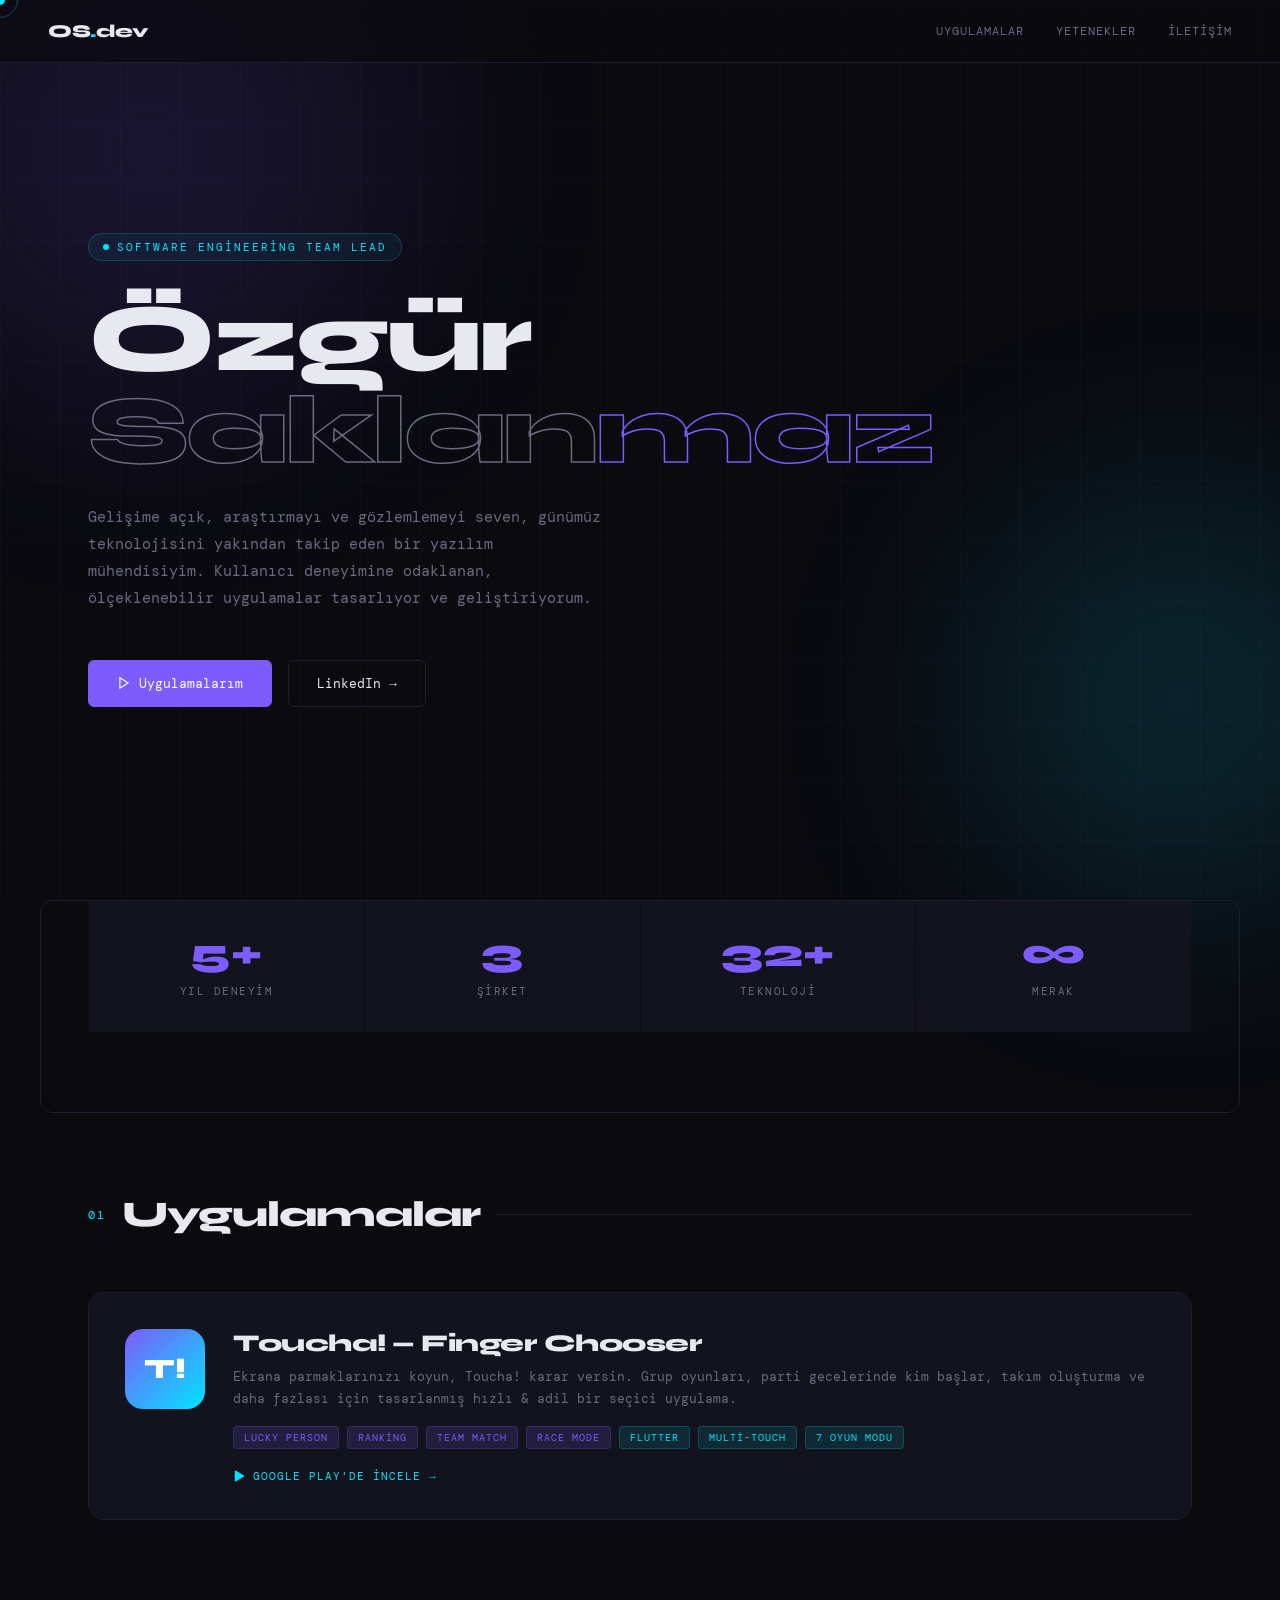
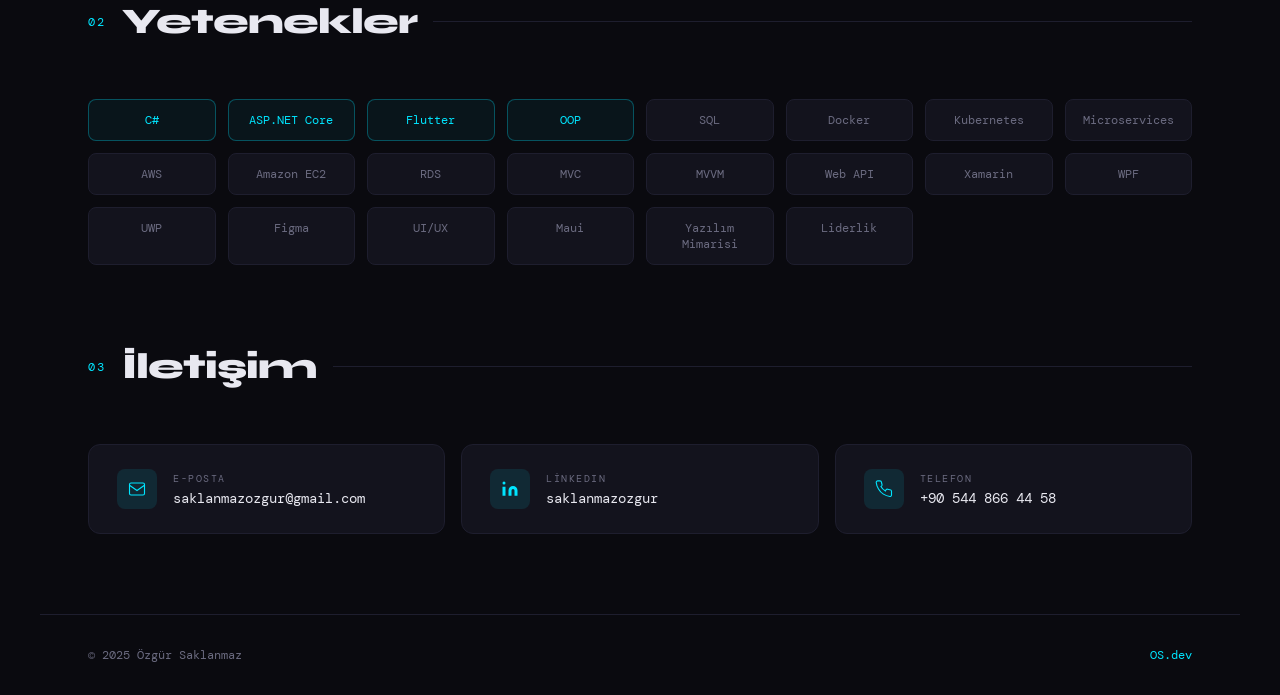
==== index.html @ 80fc0958 "Add portfolio landing page (index.html) Add a single-file static portfolio landing page for Özgür Sa" ====
<!DOCTYPE html>
<html lang="tr">
<head>
<meta charset="UTF-8">
<meta name="viewport" content="width=device-width, initial-scale=1.0">
<title>Özgür Saklanmaz — Software Engineer</title>
<link rel="preconnect" href="https://fonts.googleapis.com">
<link href="https://fonts.googleapis.com/css2?family=Syne:wght@400;700;800&family=DM+Mono:wght@300;400&display=swap" rel="stylesheet">
<style>
  :root {
    --bg: #0a0a0f;
    --surface: #111118;
    --border: #1e1e2e;
    --accent: #7c5cfc;
    --accent2: #00e5ff;
    --text: #e8e8f0;
    --muted: #6b6b80;
    --card: #13131d;
  }

  * { margin: 0; padding: 0; box-sizing: border-box; }

  html { scroll-behavior: smooth; }

  body {
    background: var(--bg);
    color: var(--text);
    font-family: 'DM Mono', monospace;
    overflow-x: hidden;
    cursor: none;
  }

  /* Custom cursor */
  .cursor {
    width: 10px; height: 10px;
    background: var(--accent2);
    border-radius: 50%;
    position: fixed;
    pointer-events: none;
    z-index: 9999;
    transition: transform 0.1s ease;
    mix-blend-mode: screen;
  }
  .cursor-ring {
    width: 36px; height: 36px;
    border: 1px solid rgba(0,229,255,0.3);
    border-radius: 50%;
    position: fixed;
    pointer-events: none;
    z-index: 9998;
    transition: all 0.15s ease;
  }

  /* Grid bg */
  body::before {
    content: '';
    position: fixed;
    inset: 0;
    background-image:
      linear-gradient(rgba(124,92,252,0.04) 1px, transparent 1px),
      linear-gradient(90deg, rgba(124,92,252,0.04) 1px, transparent 1px);
    background-size: 60px 60px;
    pointer-events: none;
    z-index: 0;
  }

  /* Glow orbs */
  .orb {
    position: fixed;
    border-radius: 50%;
    filter: blur(120px);
    pointer-events: none;
    z-index: 0;
    opacity: 0.15;
  }
  .orb1 { width: 500px; height: 500px; background: var(--accent); top: -100px; left: -100px; }
  .orb2 { width: 400px; height: 400px; background: var(--accent2); bottom: 0; right: -100px; }

  section, header, footer { position: relative; z-index: 1; }

  /* NAV */
  nav {
    position: fixed; top: 0; left: 0; right: 0;
    padding: 20px 48px;
    display: flex; justify-content: space-between; align-items: center;
    z-index: 100;
    backdrop-filter: blur(20px);
    background: rgba(10,10,15,0.7);
    border-bottom: 1px solid var(--border);
  }
  .nav-logo {
    font-family: 'Syne', sans-serif;
    font-size: 18px;
    font-weight: 800;
    letter-spacing: -0.5px;
  }
  .nav-logo span { color: var(--accent2); }
  .nav-links { display: flex; gap: 32px; }
  .nav-links a {
    color: var(--muted);
    text-decoration: none;
    font-size: 12px;
    letter-spacing: 1px;
    text-transform: uppercase;
    transition: color 0.2s;
  }
  .nav-links a:hover { color: var(--accent2); }

  /* HERO */
  .hero {
    min-height: 100vh;
    display: flex;
    align-items: center;
    padding: 120px 48px 80px;
    max-width: 1200px;
    margin: 0 auto;
  }
  .hero-inner { max-width: 820px; }
  .hero-tag {
    display: inline-flex; align-items: center; gap: 8px;
    font-size: 11px; letter-spacing: 2px; text-transform: uppercase;
    color: var(--accent2); margin-bottom: 32px;
    border: 1px solid rgba(0,229,255,0.2);
    padding: 6px 14px; border-radius: 20px;
    background: rgba(0,229,255,0.05);
  }
  .hero-tag::before {
    content: '';
    width: 6px; height: 6px; border-radius: 50%;
    background: var(--accent2);
    animation: pulse 2s infinite;
  }
  @keyframes pulse {
    0%, 100% { opacity: 1; transform: scale(1); }
    50% { opacity: 0.4; transform: scale(0.8); }
  }
  .hero h1 {
    font-family: 'Syne', sans-serif;
    font-size: clamp(48px, 8vw, 96px);
    font-weight: 800;
    line-height: 0.95;
    letter-spacing: -3px;
    margin-bottom: 28px;
  }
  .hero h1 .line2 {
    display: block;
    -webkit-text-stroke: 1.5px var(--muted);
    color: transparent;
  }
  .hero h1 .line2 .highlight {
    -webkit-text-stroke: 1.5px var(--accent);
    color: transparent;
  }
  .hero-desc {
    font-size: 15px;
    line-height: 1.8;
    color: var(--muted);
    max-width: 520px;
    margin-bottom: 48px;
  }
  .hero-cta { display: flex; gap: 16px; flex-wrap: wrap; }
  .btn {
    display: inline-flex; align-items: center; gap: 8px;
    padding: 14px 28px;
    border-radius: 6px;
    font-family: 'DM Mono', monospace;
    font-size: 13px;
    text-decoration: none;
    transition: all 0.25s;
    cursor: none;
  }
  .btn-primary {
    background: var(--accent);
    color: #fff;
    border: 1px solid var(--accent);
  }
  .btn-primary:hover {
    background: transparent;
    color: var(--accent);
    transform: translateY(-2px);
    box-shadow: 0 8px 32px rgba(124,92,252,0.3);
  }
  .btn-outline {
    background: transparent;
    color: var(--text);
    border: 1px solid var(--border);
  }
  .btn-outline:hover {
    border-color: var(--accent2);
    color: var(--accent2);
    transform: translateY(-2px);
  }

  /* STATS row */
  .stats {
    padding: 0 48px 80px;
    max-width: 1200px;
    margin: 0 auto;
    display: grid;
    grid-template-columns: repeat(auto-fit, minmax(160px, 1fr));
    gap: 1px;
    border: 1px solid var(--border);
    border-radius: 12px;
    overflow: hidden;
  }
  .stat {
    padding: 32px 28px;
    background: var(--card);
    text-align: center;
    transition: background 0.2s;
  }
  .stat:hover { background: var(--surface); }
  .stat-num {
    font-family: 'Syne', sans-serif;
    font-size: 40px;
    font-weight: 800;
    color: var(--accent);
    display: block;
    line-height: 1;
    margin-bottom: 6px;
  }
  .stat-label { font-size: 11px; letter-spacing: 1.5px; text-transform: uppercase; color: var(--muted); }

  /* SECTION titles */
  .section-wrap { max-width: 1200px; margin: 0 auto; padding: 80px 48px; }
  .sec-header {
    display: flex; align-items: center; gap: 16px;
    margin-bottom: 56px;
  }
  .sec-num { font-size: 12px; color: var(--accent2); letter-spacing: 2px; }
  .sec-title {
    font-family: 'Syne', sans-serif;
    font-size: 36px;
    font-weight: 800;
    letter-spacing: -1px;
  }
  .sec-line { flex: 1; height: 1px; background: var(--border); }

  /* APPS */
  .app-grid { display: grid; gap: 24px; }
  .app-card {
    display: grid;
    grid-template-columns: auto 1fr;
    gap: 28px;
    padding: 36px;
    background: var(--card);
    border: 1px solid var(--border);
    border-radius: 16px;
    transition: all 0.3s;
    text-decoration: none;
    color: inherit;
    cursor: none;
    position: relative;
    overflow: hidden;
  }
  .app-card::before {
    content: '';
    position: absolute;
    inset: 0;
    background: linear-gradient(135deg, rgba(124,92,252,0.08), transparent);
    opacity: 0;
    transition: opacity 0.3s;
  }
  .app-card:hover { border-color: rgba(124,92,252,0.4); transform: translateY(-4px); box-shadow: 0 20px 60px rgba(0,0,0,0.3); }
  .app-card:hover::before { opacity: 1; }
  .app-icon {
    width: 80px; height: 80px;
    border-radius: 18px;
    object-fit: cover;
    flex-shrink: 0;
  }
  .app-icon-placeholder {
    width: 80px; height: 80px;
    border-radius: 18px;
    background: linear-gradient(135deg, var(--accent), var(--accent2));
    display: flex; align-items: center; justify-content: center;
    font-family: 'Syne', sans-serif;
    font-size: 28px;
    font-weight: 800;
    color: #fff;
  }
  .app-content { display: flex; flex-direction: column; justify-content: center; }
  .app-name {
    font-family: 'Syne', sans-serif;
    font-size: 24px;
    font-weight: 800;
    margin-bottom: 8px;
    letter-spacing: -0.5px;
  }
  .app-tagline {
    font-size: 13px;
    color: var(--muted);
    margin-bottom: 16px;
    line-height: 1.7;
  }
  .app-modes {
    display: flex; flex-wrap: wrap; gap: 8px;
  }
  .tag {
    font-size: 10px;
    letter-spacing: 1px;
    text-transform: uppercase;
    padding: 4px 10px;
    border-radius: 4px;
    background: rgba(124,92,252,0.15);
    color: var(--accent);
    border: 1px solid rgba(124,92,252,0.2);
  }
  .tag.cyan {
    background: rgba(0,229,255,0.1);
    color: var(--accent2);
    border-color: rgba(0,229,255,0.2);
  }
  .play-badge {
    display: inline-flex; align-items: center; gap: 6px;
    margin-top: 20px;
    font-size: 11px;
    color: var(--accent2);
    letter-spacing: 1px;
    text-transform: uppercase;
  }
  .play-badge svg { width: 14px; height: 14px; fill: currentColor; }

  /* SKILLS */
  .skills-grid {
    display: grid;
    grid-template-columns: repeat(auto-fill, minmax(120px, 1fr));
    gap: 12px;
  }
  .skill-chip {
    padding: 12px 16px;
    background: var(--card);
    border: 1px solid var(--border);
    border-radius: 8px;
    font-size: 12px;
    text-align: center;
    color: var(--muted);
    transition: all 0.2s;
  }
  .skill-chip:hover {
    border-color: var(--accent);
    color: var(--accent);
    background: rgba(124,92,252,0.08);
    transform: translateY(-2px);
  }
  .skill-chip.featured {
    border-color: rgba(0,229,255,0.3);
    color: var(--accent2);
    background: rgba(0,229,255,0.05);
  }

  /* CONTACT */
  .contact-grid { display: grid; grid-template-columns: repeat(auto-fit, minmax(260px, 1fr)); gap: 16px; }
  .contact-card {
    display: flex; align-items: center; gap: 16px;
    padding: 24px 28px;
    background: var(--card);
    border: 1px solid var(--border);
    border-radius: 12px;
    text-decoration: none;
    color: inherit;
    transition: all 0.25s;
    cursor: none;
  }
  .contact-card:hover { border-color: var(--accent2); transform: translateX(4px); }
  .contact-icon {
    width: 40px; height: 40px;
    border-radius: 8px;
    background: rgba(0,229,255,0.1);
    display: flex; align-items: center; justify-content: center;
    color: var(--accent2);
    flex-shrink: 0;
  }
  .contact-icon svg { width: 18px; height: 18px; }
  .contact-label { font-size: 10px; letter-spacing: 1.5px; text-transform: uppercase; color: var(--muted); margin-bottom: 4px; }
  .contact-val { font-size: 14px; color: var(--text); }

  /* FOOTER */
  footer {
    border-top: 1px solid var(--border);
    padding: 32px 48px;
    max-width: 1200px;
    margin: 0 auto;
    display: flex;
    justify-content: space-between;
    align-items: center;
    font-size: 12px;
    color: var(--muted);
  }

  /* ANIMATIONS */
  .fade-up {
    opacity: 0;
    transform: translateY(30px);
    transition: opacity 0.7s ease, transform 0.7s ease;
  }
  .fade-up.visible {
    opacity: 1;
    transform: translateY(0);
  }

  @media (max-width: 768px) {
    nav { padding: 16px 24px; }
    .nav-links { display: none; }
    .hero { padding: 100px 24px 60px; }
    .stats, .section-wrap { padding-left: 24px; padding-right: 24px; }
    .app-card { grid-template-columns: 1fr; }
    footer { flex-direction: column; gap: 12px; text-align: center; }
  }
</style>
</head>
<body>

<div class="cursor" id="cursor"></div>
<div class="cursor-ring" id="cursorRing"></div>
<div class="orb orb1"></div>
<div class="orb orb2"></div>

<!-- NAV -->
<nav>
  <div class="nav-logo">OS<span>.</span>dev</div>
  <div class="nav-links">
    <a href="#apps">Uygulamalar</a>
    <a href="#skills">Yetenekler</a>
    <a href="#contact">İletişim</a>
  </div>
</nav>

<!-- HERO -->
<section class="hero">
  <div class="hero-inner">
    <div class="hero-tag">Software Engineering Team Lead</div>
    <h1>
      Özgür<br>
      <span class="line2">Saklan<span class="highlight">maz</span></span>
    </h1>
    <p class="hero-desc">
      Gelişime açık, araştırmayı ve gözlemlemeyi seven, günümüz teknolojisini yakından takip eden bir yazılım mühendisiyim. Kullanıcı deneyimine odaklanan, ölçeklenebilir uygulamalar tasarlıyor ve geliştiriyorum.
    </p>
    <div class="hero-cta">
      <a href="#apps" class="btn btn-primary">
        <svg width="14" height="14" viewBox="0 0 24 24" fill="none" stroke="currentColor" stroke-width="2"><polygon points="5 3 19 12 5 21 5 3"/></svg>
        Uygulamalarım
      </a>
      <a href="https://www.linkedin.com/in/saklanmazozgur/" target="_blank" class="btn btn-outline">LinkedIn →</a>
    </div>
  </div>
</section>

<!-- STATS -->
<div class="stats fade-up">
  <div class="stat">
    <span class="stat-num">5+</span>
    <span class="stat-label">Yıl Deneyim</span>
  </div>
  <div class="stat">
    <span class="stat-num">3</span>
    <span class="stat-label">Şirket</span>
  </div>
  <div class="stat">
    <span class="stat-num">32+</span>
    <span class="stat-label">Teknoloji</span>
  </div>
  <div class="stat">
    <span class="stat-num">∞</span>
    <span class="stat-label">Merak</span>
  </div>
</div>

<!-- APPS -->
<section id="apps" class="section-wrap">
  <div class="sec-header fade-up">
    <span class="sec-num">01</span>
    <h2 class="sec-title">Uygulamalar</h2>
    <div class="sec-line"></div>
  </div>

  <div class="app-grid">
    <a href="https://play.google.com/store/apps/details?id=com.osdevelop.touchaapp" target="_blank" class="app-card fade-up">
      <div class="app-icon-placeholder">T!</div>
      <div class="app-content">
        <div class="app-name">Toucha! — Finger Chooser</div>
        <div class="app-tagline">
          Ekrana parmaklarınızı koyun, Toucha! karar versin. Grup oyunları, parti gecelerinde kim başlar, takım oluşturma ve daha fazlası için tasarlanmış hızlı &amp; adil bir seçici uygulama.
        </div>
        <div class="app-modes">
          <span class="tag">Lucky Person</span>
          <span class="tag">Ranking</span>
          <span class="tag">Team Match</span>
          <span class="tag">Race Mode</span>
          <span class="tag cyan">Flutter</span>
          <span class="tag cyan">Multi-Touch</span>
          <span class="tag cyan">7 Oyun Modu</span>
        </div>
        <div class="play-badge">
          <svg viewBox="0 0 24 24"><path d="M3 20.5v-17c0-.83 1.01-1.3 1.7-.78l14 8.5c.63.38.63 1.28 0 1.66l-14 8.5c-.69.52-1.7.05-1.7-.78z"/></svg>
          Google Play'de İncele →
        </div>
      </div>
    </a>
  </div>
</section>

<!-- SKILLS -->
<section id="skills" class="section-wrap" style="padding-top:0">
  <div class="sec-header fade-up">
    <span class="sec-num">02</span>
    <h2 class="sec-title">Yetenekler</h2>
    <div class="sec-line"></div>
  </div>

  <div class="skills-grid fade-up">
    <div class="skill-chip featured">C#</div>
    <div class="skill-chip featured">ASP.NET Core</div>
    <div class="skill-chip featured">Flutter</div>
    <div class="skill-chip featured">OOP</div>
    <div class="skill-chip">SQL</div>
    <div class="skill-chip">Docker</div>
    <div class="skill-chip">Kubernetes</div>
    <div class="skill-chip">Microservices</div>
    <div class="skill-chip">AWS</div>
    <div class="skill-chip">Amazon EC2</div>
    <div class="skill-chip">RDS</div>
    <div class="skill-chip">MVC</div>
    <div class="skill-chip">MVVM</div>
    <div class="skill-chip">Web API</div>
    <div class="skill-chip">Xamarin</div>
    <div class="skill-chip">WPF</div>
    <div class="skill-chip">UWP</div>
    <div class="skill-chip">Figma</div>
    <div class="skill-chip">UI/UX</div>
    <div class="skill-chip">Maui</div>
    <div class="skill-chip">Yazılım Mimarisi</div>
    <div class="skill-chip">Liderlik</div>
  </div>
</section>

<!-- CONTACT -->
<section id="contact" class="section-wrap" style="padding-top:0">
  <div class="sec-header fade-up">
    <span class="sec-num">03</span>
    <h2 class="sec-title">İletişim</h2>
    <div class="sec-line"></div>
  </div>

  <div class="contact-grid fade-up">
    <a href="mailto:saklanmazozgur@gmail.com" class="contact-card">
      <div class="contact-icon">
        <svg viewBox="0 0 24 24" fill="none" stroke="currentColor" stroke-width="1.5"><rect x="2" y="4" width="20" height="16" rx="2"/><path d="m22 7-10 7L2 7"/></svg>
      </div>
      <div>
        <div class="contact-label">E-posta</div>
        <div class="contact-val">saklanmazozgur@gmail.com</div>
      </div>
    </a>

    <a href="https://www.linkedin.com/in/saklanmazozgur/" target="_blank" class="contact-card">
      <div class="contact-icon">
        <svg viewBox="0 0 24 24" fill="currentColor"><path d="M16 8a6 6 0 0 1 6 6v7h-4v-7a2 2 0 0 0-2-2 2 2 0 0 0-2 2v7h-4v-7a6 6 0 0 1 6-6zM2 9h4v12H2z"/><circle cx="4" cy="4" r="2"/></svg>
      </div>
      <div>
        <div class="contact-label">LinkedIn</div>
        <div class="contact-val">saklanmazozgur</div>
      </div>
    </a>

    <a href="tel:+905448664458" class="contact-card">
      <div class="contact-icon">
        <svg viewBox="0 0 24 24" fill="none" stroke="currentColor" stroke-width="1.5"><path d="M22 16.92v3a2 2 0 0 1-2.18 2 19.79 19.79 0 0 1-8.63-3.07A19.5 19.5 0 0 1 4.69 12a19.79 19.79 0 0 1-3.07-8.67A2 2 0 0 1 3.6 1.18h3a2 2 0 0 1 2 1.72 12.84 12.84 0 0 0 .7 2.81 2 2 0 0 1-.45 2.11L7.91 8.7a16 16 0 0 0 6 6l.94-1.94a2 2 0 0 1 2.12-.45 12.84 12.84 0 0 0 2.81.7A2 2 0 0 1 22 14.92v2z"/></svg>
      </div>
      <div>
        <div class="contact-label">Telefon</div>
        <div class="contact-val">+90 544 866 44 58</div>
      </div>
    </a>
  </div>
</section>

<footer>
  <span>© 2025 Özgür Saklanmaz</span>
  <span style="color: var(--accent2)">OS.dev</span>
</footer>

<script>
  // Custom cursor
  const cursor = document.getElementById('cursor');
  const ring = document.getElementById('cursorRing');
  let mx = 0, my = 0, rx = 0, ry = 0;
  document.addEventListener('mousemove', e => { mx = e.clientX; my = e.clientY; });
  function animateCursor() {
    cursor.style.left = (mx - 5) + 'px';
    cursor.style.top = (my - 5) + 'px';
    rx += (mx - rx - 18) * 0.12;
    ry += (my - ry - 18) * 0.12;
    ring.style.left = rx + 'px';
    ring.style.top = ry + 'px';
    requestAnimationFrame(animateCursor);
  }
  animateCursor();

  // Scroll reveal
  const obs = new IntersectionObserver(entries => {
    entries.forEach((e, i) => {
      if (e.isIntersecting) {
        setTimeout(() => e.target.classList.add('visible'), i * 100);
      }
    });
  }, { threshold: 0.1 });
  document.querySelectorAll('.fade-up').forEach(el => obs.observe(el));
</script>
</body>
</html>
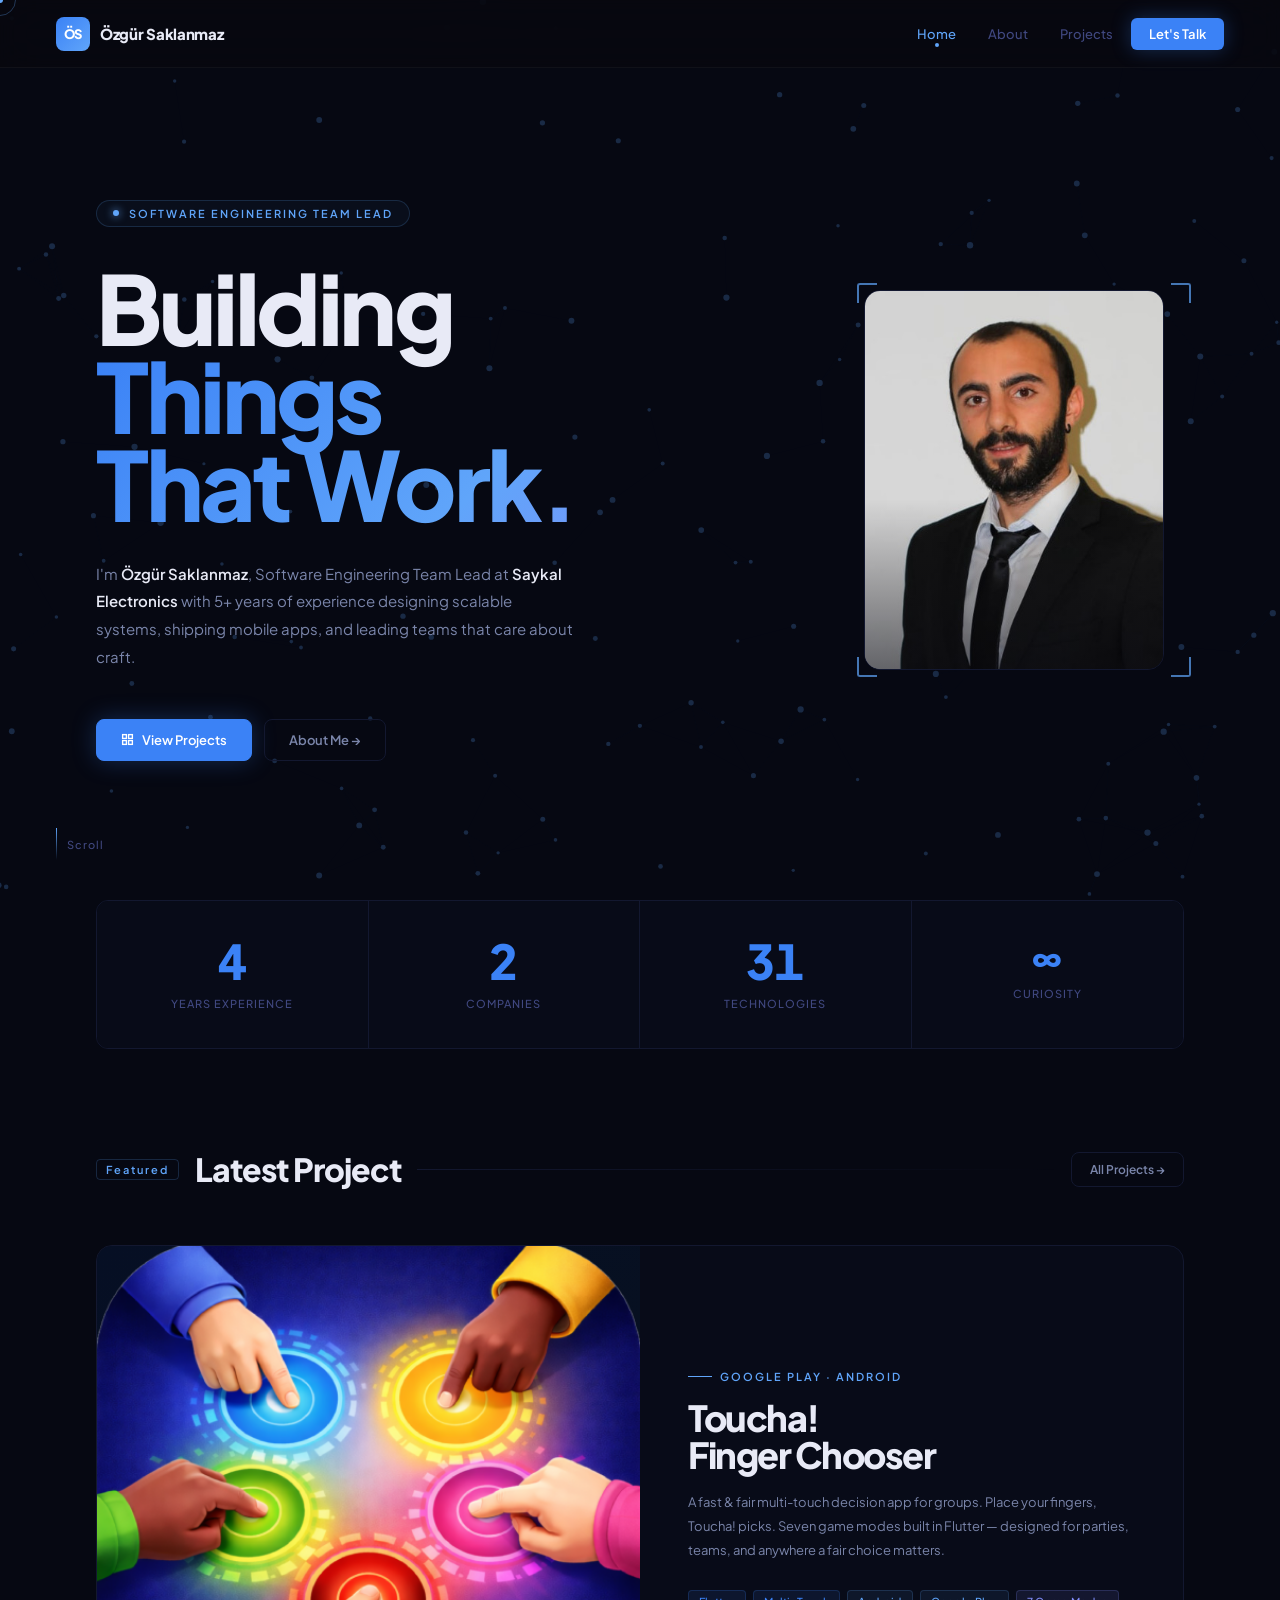
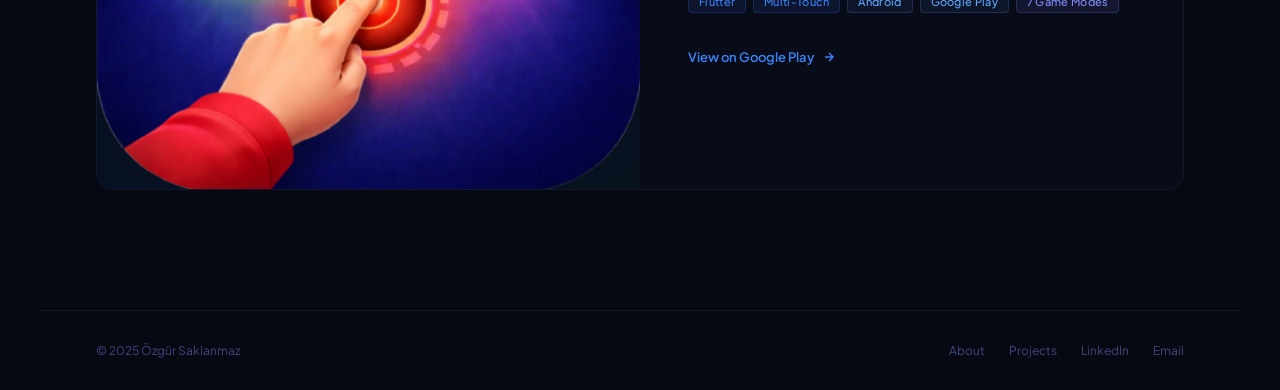
==== commit a0479d24: "Add About page, assets & styles; update index Add a new about.html and projects.html, include profil" ====
--- a/index.html
+++ b/index.html
@@ -1,612 +1,385 @@
 <!DOCTYPE html>
-<html lang="tr">
+<html lang="en">
 <head>
 <meta charset="UTF-8">
 <meta name="viewport" content="width=device-width, initial-scale=1.0">
 <title>Özgür Saklanmaz — Software Engineer</title>
-<link rel="preconnect" href="https://fonts.googleapis.com">
-<link href="https://fonts.googleapis.com/css2?family=Syne:wght@400;700;800&family=DM+Mono:wght@300;400&display=swap" rel="stylesheet">
+<link rel="stylesheet" href="style.css">
 <style>
-  :root {
-    --bg: #0a0a0f;
-    --surface: #111118;
-    --border: #1e1e2e;
-    --accent: #7c5cfc;
-    --accent2: #00e5ff;
-    --text: #e8e8f0;
-    --muted: #6b6b80;
-    --card: #13131d;
-  }
-
-  * { margin: 0; padding: 0; box-sizing: border-box; }
-
-  html { scroll-behavior: smooth; }
-
-  body {
-    background: var(--bg);
-    color: var(--text);
-    font-family: 'DM Mono', monospace;
-    overflow-x: hidden;
-    cursor: none;
-  }
-
-  /* Custom cursor */
-  .cursor {
-    width: 10px; height: 10px;
-    background: var(--accent2);
-    border-radius: 50%;
-    position: fixed;
-    pointer-events: none;
-    z-index: 9999;
-    transition: transform 0.1s ease;
-    mix-blend-mode: screen;
-  }
-  .cursor-ring {
-    width: 36px; height: 36px;
-    border: 1px solid rgba(0,229,255,0.3);
-    border-radius: 50%;
-    position: fixed;
-    pointer-events: none;
-    z-index: 9998;
-    transition: all 0.15s ease;
-  }
-
-  /* Grid bg */
-  body::before {
-    content: '';
-    position: fixed;
-    inset: 0;
-    background-image:
-      linear-gradient(rgba(124,92,252,0.04) 1px, transparent 1px),
-      linear-gradient(90deg, rgba(124,92,252,0.04) 1px, transparent 1px);
-    background-size: 60px 60px;
-    pointer-events: none;
-    z-index: 0;
-  }
-
-  /* Glow orbs */
-  .orb {
-    position: fixed;
-    border-radius: 50%;
-    filter: blur(120px);
-    pointer-events: none;
-    z-index: 0;
-    opacity: 0.15;
-  }
-  .orb1 { width: 500px; height: 500px; background: var(--accent); top: -100px; left: -100px; }
-  .orb2 { width: 400px; height: 400px; background: var(--accent2); bottom: 0; right: -100px; }
-
-  section, header, footer { position: relative; z-index: 1; }
-
-  /* NAV */
-  nav {
-    position: fixed; top: 0; left: 0; right: 0;
-    padding: 20px 48px;
-    display: flex; justify-content: space-between; align-items: center;
-    z-index: 100;
-    backdrop-filter: blur(20px);
-    background: rgba(10,10,15,0.7);
-    border-bottom: 1px solid var(--border);
-  }
-  .nav-logo {
-    font-family: 'Syne', sans-serif;
-    font-size: 18px;
-    font-weight: 800;
-    letter-spacing: -0.5px;
-  }
-  .nav-logo span { color: var(--accent2); }
-  .nav-links { display: flex; gap: 32px; }
-  .nav-links a {
-    color: var(--muted);
-    text-decoration: none;
-    font-size: 12px;
-    letter-spacing: 1px;
-    text-transform: uppercase;
-    transition: color 0.2s;
-  }
-  .nav-links a:hover { color: var(--accent2); }
-
-  /* HERO */
-  .hero {
-    min-height: 100vh;
-    display: flex;
-    align-items: center;
-    padding: 120px 48px 80px;
-    max-width: 1200px;
-    margin: 0 auto;
-  }
-  .hero-inner { max-width: 820px; }
-  .hero-tag {
-    display: inline-flex; align-items: center; gap: 8px;
-    font-size: 11px; letter-spacing: 2px; text-transform: uppercase;
-    color: var(--accent2); margin-bottom: 32px;
-    border: 1px solid rgba(0,229,255,0.2);
-    padding: 6px 14px; border-radius: 20px;
-    background: rgba(0,229,255,0.05);
-  }
-  .hero-tag::before {
-    content: '';
-    width: 6px; height: 6px; border-radius: 50%;
-    background: var(--accent2);
-    animation: pulse 2s infinite;
-  }
-  @keyframes pulse {
-    0%, 100% { opacity: 1; transform: scale(1); }
-    50% { opacity: 0.4; transform: scale(0.8); }
-  }
-  .hero h1 {
-    font-family: 'Syne', sans-serif;
-    font-size: clamp(48px, 8vw, 96px);
-    font-weight: 800;
-    line-height: 0.95;
-    letter-spacing: -3px;
-    margin-bottom: 28px;
-  }
-  .hero h1 .line2 {
-    display: block;
-    -webkit-text-stroke: 1.5px var(--muted);
-    color: transparent;
-  }
-  .hero h1 .line2 .highlight {
-    -webkit-text-stroke: 1.5px var(--accent);
-    color: transparent;
-  }
-  .hero-desc {
-    font-size: 15px;
-    line-height: 1.8;
-    color: var(--muted);
-    max-width: 520px;
-    margin-bottom: 48px;
-  }
-  .hero-cta { display: flex; gap: 16px; flex-wrap: wrap; }
-  .btn {
-    display: inline-flex; align-items: center; gap: 8px;
-    padding: 14px 28px;
-    border-radius: 6px;
-    font-family: 'DM Mono', monospace;
-    font-size: 13px;
-    text-decoration: none;
-    transition: all 0.25s;
-    cursor: none;
-  }
-  .btn-primary {
-    background: var(--accent);
-    color: #fff;
-    border: 1px solid var(--accent);
-  }
-  .btn-primary:hover {
-    background: transparent;
-    color: var(--accent);
-    transform: translateY(-2px);
-    box-shadow: 0 8px 32px rgba(124,92,252,0.3);
-  }
-  .btn-outline {
-    background: transparent;
-    color: var(--text);
-    border: 1px solid var(--border);
-  }
-  .btn-outline:hover {
-    border-color: var(--accent2);
-    color: var(--accent2);
-    transform: translateY(-2px);
-  }
-
-  /* STATS row */
-  .stats {
-    padding: 0 48px 80px;
-    max-width: 1200px;
-    margin: 0 auto;
-    display: grid;
-    grid-template-columns: repeat(auto-fit, minmax(160px, 1fr));
-    gap: 1px;
-    border: 1px solid var(--border);
-    border-radius: 12px;
-    overflow: hidden;
-  }
-  .stat {
-    padding: 32px 28px;
-    background: var(--card);
-    text-align: center;
-    transition: background 0.2s;
-  }
-  .stat:hover { background: var(--surface); }
-  .stat-num {
-    font-family: 'Syne', sans-serif;
-    font-size: 40px;
-    font-weight: 800;
-    color: var(--accent);
-    display: block;
-    line-height: 1;
-    margin-bottom: 6px;
-  }
-  .stat-label { font-size: 11px; letter-spacing: 1.5px; text-transform: uppercase; color: var(--muted); }
-
-  /* SECTION titles */
-  .section-wrap { max-width: 1200px; margin: 0 auto; padding: 80px 48px; }
-  .sec-header {
-    display: flex; align-items: center; gap: 16px;
-    margin-bottom: 56px;
-  }
-  .sec-num { font-size: 12px; color: var(--accent2); letter-spacing: 2px; }
-  .sec-title {
-    font-family: 'Syne', sans-serif;
-    font-size: 36px;
-    font-weight: 800;
-    letter-spacing: -1px;
-  }
-  .sec-line { flex: 1; height: 1px; background: var(--border); }
-
-  /* APPS */
-  .app-grid { display: grid; gap: 24px; }
-  .app-card {
-    display: grid;
-    grid-template-columns: auto 1fr;
-    gap: 28px;
-    padding: 36px;
-    background: var(--card);
-    border: 1px solid var(--border);
-    border-radius: 16px;
-    transition: all 0.3s;
-    text-decoration: none;
-    color: inherit;
-    cursor: none;
-    position: relative;
-    overflow: hidden;
-  }
-  .app-card::before {
-    content: '';
-    position: absolute;
-    inset: 0;
-    background: linear-gradient(135deg, rgba(124,92,252,0.08), transparent);
-    opacity: 0;
-    transition: opacity 0.3s;
-  }
-  .app-card:hover { border-color: rgba(124,92,252,0.4); transform: translateY(-4px); box-shadow: 0 20px 60px rgba(0,0,0,0.3); }
-  .app-card:hover::before { opacity: 1; }
-  .app-icon {
-    width: 80px; height: 80px;
-    border-radius: 18px;
-    object-fit: cover;
-    flex-shrink: 0;
-  }
-  .app-icon-placeholder {
-    width: 80px; height: 80px;
-    border-radius: 18px;
-    background: linear-gradient(135deg, var(--accent), var(--accent2));
-    display: flex; align-items: center; justify-content: center;
-    font-family: 'Syne', sans-serif;
-    font-size: 28px;
-    font-weight: 800;
-    color: #fff;
-  }
-  .app-content { display: flex; flex-direction: column; justify-content: center; }
-  .app-name {
-    font-family: 'Syne', sans-serif;
-    font-size: 24px;
-    font-weight: 800;
-    margin-bottom: 8px;
-    letter-spacing: -0.5px;
-  }
-  .app-tagline {
-    font-size: 13px;
-    color: var(--muted);
-    margin-bottom: 16px;
-    line-height: 1.7;
-  }
-  .app-modes {
-    display: flex; flex-wrap: wrap; gap: 8px;
-  }
-  .tag {
-    font-size: 10px;
-    letter-spacing: 1px;
-    text-transform: uppercase;
-    padding: 4px 10px;
-    border-radius: 4px;
-    background: rgba(124,92,252,0.15);
-    color: var(--accent);
-    border: 1px solid rgba(124,92,252,0.2);
-  }
-  .tag.cyan {
-    background: rgba(0,229,255,0.1);
-    color: var(--accent2);
-    border-color: rgba(0,229,255,0.2);
-  }
-  .play-badge {
-    display: inline-flex; align-items: center; gap: 6px;
-    margin-top: 20px;
-    font-size: 11px;
-    color: var(--accent2);
-    letter-spacing: 1px;
-    text-transform: uppercase;
-  }
-  .play-badge svg { width: 14px; height: 14px; fill: currentColor; }
-
-  /* SKILLS */
-  .skills-grid {
-    display: grid;
-    grid-template-columns: repeat(auto-fill, minmax(120px, 1fr));
-    gap: 12px;
-  }
-  .skill-chip {
-    padding: 12px 16px;
-    background: var(--card);
-    border: 1px solid var(--border);
-    border-radius: 8px;
-    font-size: 12px;
-    text-align: center;
-    color: var(--muted);
-    transition: all 0.2s;
-  }
-  .skill-chip:hover {
-    border-color: var(--accent);
-    color: var(--accent);
-    background: rgba(124,92,252,0.08);
-    transform: translateY(-2px);
-  }
-  .skill-chip.featured {
-    border-color: rgba(0,229,255,0.3);
-    color: var(--accent2);
-    background: rgba(0,229,255,0.05);
-  }
-
-  /* CONTACT */
-  .contact-grid { display: grid; grid-template-columns: repeat(auto-fit, minmax(260px, 1fr)); gap: 16px; }
-  .contact-card {
-    display: flex; align-items: center; gap: 16px;
-    padding: 24px 28px;
-    background: var(--card);
-    border: 1px solid var(--border);
-    border-radius: 12px;
-    text-decoration: none;
-    color: inherit;
-    transition: all 0.25s;
-    cursor: none;
-  }
-  .contact-card:hover { border-color: var(--accent2); transform: translateX(4px); }
-  .contact-icon {
-    width: 40px; height: 40px;
-    border-radius: 8px;
-    background: rgba(0,229,255,0.1);
-    display: flex; align-items: center; justify-content: center;
-    color: var(--accent2);
-    flex-shrink: 0;
-  }
-  .contact-icon svg { width: 18px; height: 18px; }
-  .contact-label { font-size: 10px; letter-spacing: 1.5px; text-transform: uppercase; color: var(--muted); margin-bottom: 4px; }
-  .contact-val { font-size: 14px; color: var(--text); }
-
-  /* FOOTER */
-  footer {
-    border-top: 1px solid var(--border);
-    padding: 32px 48px;
-    max-width: 1200px;
-    margin: 0 auto;
-    display: flex;
-    justify-content: space-between;
-    align-items: center;
-    font-size: 12px;
-    color: var(--muted);
-  }
-
-  /* ANIMATIONS */
-  .fade-up {
-    opacity: 0;
-    transform: translateY(30px);
-    transition: opacity 0.7s ease, transform 0.7s ease;
-  }
-  .fade-up.visible {
-    opacity: 1;
-    transform: translateY(0);
-  }
-
-  @media (max-width: 768px) {
-    nav { padding: 16px 24px; }
-    .nav-links { display: none; }
-    .hero { padding: 100px 24px 60px; }
-    .stats, .section-wrap { padding-left: 24px; padding-right: 24px; }
-    .app-card { grid-template-columns: 1fr; }
-    footer { flex-direction: column; gap: 12px; text-align: center; }
-  }
+.hero {
+  min-height: 100vh;
+  max-width: 1200px; margin: 0 auto;
+  padding: 140px 56px 80px;
+  display: grid;
+  grid-template-columns: 1fr 320px;
+  align-items: center; gap: 80px;
+}
+
+.eyebrow {
+  display: inline-flex; align-items: center; gap: 10px;
+  font-size: 11px; font-weight: 600; letter-spacing: 2px;
+  text-transform: uppercase; color: var(--cyan);
+  border: 1px solid rgba(96,165,250,0.18);
+  padding: 6px 16px; border-radius: 20px;
+  background: rgba(96,165,250,0.04);
+  margin-bottom: 36px;
+}
+.pulse {
+  width: 6px; height: 6px; border-radius: 50%;
+  background: var(--cyan);
+  animation: pulse 2s infinite;
+  box-shadow: 0 0 8px var(--cyan);
+}
+@keyframes pulse { 0%,100%{opacity:1;transform:scale(1)} 50%{opacity:.3;transform:scale(.7)} }
+
+.hero-h1 {
+  font-size: clamp(58px, 7.5vw, 100px);
+  font-weight: 800;
+  line-height: 0.92;
+  letter-spacing: -3.5px;
+  margin-bottom: 32px;
+}
+.hero-h1 .first { display: block; color: var(--text); }
+.hero-h1 .second {
+  display: block;
+  background: linear-gradient(135deg, var(--accent) 0%, var(--cyan) 60%, var(--warm) 100%);
+  -webkit-background-clip: text; -webkit-text-fill-color: transparent;
+  background-clip: text;
+}
+
+.hero-bio {
+  font-size: 15px; font-weight: 400;
+  line-height: 1.85; color: var(--soft);
+  max-width: 480px; margin-bottom: 48px;
+}
+.hero-bio strong { color: var(--text); font-weight: 600; }
+
+.hero-cta { display: flex; gap: 12px; align-items: center; flex-wrap: wrap; }
+.hero-cta .divider { color: var(--border); }
+
+.scroll-ind {
+  position: absolute; bottom: 40px; left: 56px;
+  display: flex; align-items: center; gap: 10px;
+  font-size: 11px; font-weight: 500; color: var(--muted);
+  letter-spacing: 1px;
+  animation: bob 3s ease-in-out infinite;
+}
+@keyframes bob { 0%,100%{transform:translateY(0)} 50%{transform:translateY(-5px)} }
+.scroll-tick {
+  width: 1px; height: 32px;
+  background: linear-gradient(to bottom, var(--cyan), transparent);
+}
+
+.photo-col { position: relative; }
+.photo-frame {
+  position: relative;
+  width: 300px; height: 380px;
+  border-radius: 16px; overflow: hidden;
+  border: 1px solid var(--border);
+  background: var(--card);
+}
+.photo-frame img {
+  width: 100%; height: 100%;
+  object-fit: cover; object-position: top;
+  display: block;
+  transition: transform .5s;
+}
+.photo-frame:hover img { transform: scale(1.03); }
+.photo-frame::after {
+  content: '';
+  position: absolute; inset: 0;
+  background: linear-gradient(to top, rgba(8,8,14,.55) 0%, transparent 45%);
+  pointer-events: none;
+}
+.photo-ph {
+  width: 100%; height: 100%;
+  display: flex; flex-direction: column;
+  align-items: center; justify-content: center; gap: 12px;
+}
+.photo-ph-init {
+  font-size: 80px; font-weight: 800;
+  background: linear-gradient(135deg, var(--accent), var(--cyan));
+  -webkit-background-clip: text; -webkit-text-fill-color: transparent;
+}
+.photo-ph-hint { font-size: 11px; color: var(--muted); letter-spacing: 1px; }
+
+.bracket {
+  position: absolute; width: 20px; height: 20px;
+  border-color: var(--cyan); border-style: solid; opacity: .7;
+}
+.b-tl { top:-7px; left:-7px; border-width: 2px 0 0 2px; border-radius: 3px 0 0 0; }
+.b-tr { top:-7px; right:-7px; border-width: 2px 2px 0 0; border-radius: 0 3px 0 0; }
+.b-bl { bottom:-7px; left:-7px; border-width: 0 0 2px 2px; border-radius: 0 0 0 3px; }
+.b-br { bottom:-7px; right:-7px; border-width: 0 2px 2px 0; border-radius: 0 0 3px 0; }
+
+.stats-section {
+  max-width: 1200px; margin: 0 auto;
+  padding: 0 56px 100px;
+}
+.stats-grid {
+  display: grid; grid-template-columns: repeat(4,1fr);
+  border: 1px solid var(--border); border-radius: 12px; overflow: hidden;
+}
+.stat-cell {
+  padding: 36px 24px; text-align: center;
+  background: var(--card);
+  border-right: 1px solid var(--border);
+  transition: background .25s;
+  position: relative;
+}
+.stat-cell:last-child { border-right: none; }
+.stat-cell:hover { background: rgba(59,130,246,0.06); }
+.stat-cell::after {
+  content: ''; position: absolute; bottom: 0; left: 50%; transform: translateX(-50%);
+  height: 2px; width: 0; background: var(--cyan);
+  transition: width .35s;
+}
+.stat-cell:hover::after { width: 40%; }
+.stat-num {
+  font-size: 48px; font-weight: 800; color: var(--accent);
+  display: block; line-height: 1; margin-bottom: 6px;
+  font-variant-numeric: tabular-nums;
+}
+.stat-lbl { font-size: 11px; font-weight: 500; color: var(--muted); letter-spacing: 1px; text-transform: uppercase; }
+
+.preview-section {
+  max-width: 1200px; margin: 0 auto;
+  padding: 0 56px 120px;
+}
+.preview-card {
+  display: grid; grid-template-columns: 1fr 1fr;
+  gap: 0; border-radius: 16px; overflow: hidden;
+  border: 1px solid var(--border);
+  background: var(--card);
+  text-decoration: none; color: inherit; cursor: none;
+  transition: border-color .3s, transform .35s, box-shadow .35s;
+}
+.preview-card:hover {
+  border-color: rgba(59,130,246,0.4);
+  transform: translateY(-5px);
+  box-shadow: 0 30px 70px rgba(0,0,0,.45);
+}
+.preview-img {
+  background: linear-gradient(145deg, #060f24, #08111e);
+  min-height: 380px;
+  display: flex; align-items: center; justify-content: center;
+  position: relative; overflow: hidden;
+}
+.preview-img img {
+  width: 100%; height: 100%; object-fit: cover;
+  transition: transform .5s;
+}
+.preview-card:hover .preview-img img { transform: scale(1.04); }
+.preview-img-ph {
+  display: flex; flex-direction: column; align-items: center; gap: 10px;
+}
+.preview-img-ph-big {
+  font-size: 88px; font-weight: 800;
+  background: linear-gradient(135deg, var(--accent), var(--cyan));
+  -webkit-background-clip: text; -webkit-text-fill-color: transparent;
+}
+.preview-img-ph-sub { font-size: 11px; color: var(--muted); letter-spacing: 2px; text-transform: uppercase; }
+.preview-body {
+  padding: 52px 48px;
+  display: flex; flex-direction: column; justify-content: center;
+}
+.preview-label {
+  font-size: 11px; font-weight: 600; letter-spacing: 2px; text-transform: uppercase;
+  color: var(--cyan); margin-bottom: 16px;
+  display: flex; align-items: center; gap: 8px;
+}
+.preview-label::before {
+  content: ''; display: block;
+  width: 24px; height: 1px; background: var(--cyan);
+}
+.preview-name {
+  font-size: 36px; font-weight: 800; letter-spacing: -1.5px;
+  line-height: 1.05; margin-bottom: 16px;
+}
+.preview-desc {
+  font-size: 13px; line-height: 1.85; color: var(--soft);
+  margin-bottom: 28px;
+}
+.preview-tags { display: flex; flex-wrap: wrap; gap: 7px; margin-bottom: 36px; }
+.preview-cta {
+  display: inline-flex; align-items: center; gap: 8px;
+  font-size: 13px; font-weight: 600; color: var(--accent);
+  text-decoration: none;
+  transition: gap .2s;
+}
+.preview-cta:hover { gap: 14px; }
+.preview-cta svg { transition: transform .2s; }
+.preview-cta:hover svg { transform: translateX(3px); }
+
+@media (max-width: 900px) {
+  .hero { grid-template-columns: 1fr; padding: 110px 24px 80px; gap: 40px; }
+  .photo-frame { width: 240px; height: 300px; margin: 0 auto; }
+  .stats-section, .preview-section { padding-left: 24px; padding-right: 24px; }
+  .stats-grid { grid-template-columns: repeat(2,1fr); }
+  .stat-cell:nth-child(2) { border-right: none; }
+  .preview-card { grid-template-columns: 1fr; }
+  .preview-img { min-height: 240px; }
+  .scroll-ind { left: 24px; }
+}
 </style>
 </head>
 <body>
 
-<div class="cursor" id="cursor"></div>
-<div class="cursor-ring" id="cursorRing"></div>
-<div class="orb orb1"></div>
-<div class="orb orb2"></div>
-
-<!-- NAV -->
+<div id="c-dot"></div>
+<div id="c-ring"></div>
+<canvas id="mag-canvas"></canvas>
+
 <nav>
-  <div class="nav-logo">OS<span>.</span>dev</div>
+  <a href="index.html" class="nav-logo">
+    <div class="nav-logo-mark">ÖS</div>
+    Özgür Saklanmaz
+  </a>
   <div class="nav-links">
-    <a href="#apps">Uygulamalar</a>
-    <a href="#skills">Yetenekler</a>
-    <a href="#contact">İletişim</a>
+    <a href="index.html">Home</a>
+    <a href="about.html">About</a>
+    <a href="projects.html">Projects</a>
+    <a href="mailto:saklanmazozgur@gmail.com" class="nav-cta">Let's Talk</a>
   </div>
 </nav>
 
-<!-- HERO -->
-<section class="hero">
-  <div class="hero-inner">
-    <div class="hero-tag">Software Engineering Team Lead</div>
-    <h1>
-      Özgür<br>
-      <span class="line2">Saklan<span class="highlight">maz</span></span>
-    </h1>
-    <p class="hero-desc">
-      Gelişime açık, araştırmayı ve gözlemlemeyi seven, günümüz teknolojisini yakından takip eden bir yazılım mühendisiyim. Kullanıcı deneyimine odaklanan, ölçeklenebilir uygulamalar tasarlıyor ve geliştiriyorum.
-    </p>
-    <div class="hero-cta">
-      <a href="#apps" class="btn btn-primary">
-        <svg width="14" height="14" viewBox="0 0 24 24" fill="none" stroke="currentColor" stroke-width="2"><polygon points="5 3 19 12 5 21 5 3"/></svg>
-        Uygulamalarım
-      </a>
-      <a href="https://www.linkedin.com/in/saklanmazozgur/" target="_blank" class="btn btn-outline">LinkedIn →</a>
-    </div>
+<div class="page" style="position:relative;">
+
+<section style="position:relative;">
+  <div class="hero">
+    <div class="reveal">
+      <div class="eyebrow"><div class="pulse"></div>Software Engineering Team Lead</div>
+      <h1 class="hero-h1">
+        <span class="first">Building</span>
+        <span class="second">Things<br>That Work.</span>
+      </h1>
+      <p class="hero-bio">
+        I'm <strong>Özgür Saklanmaz</strong>, Software Engineering Team Lead at <strong>Saykal Electronics</strong> with 5+ years of experience designing scalable systems, shipping mobile apps, and leading teams that care about craft.
+      </p>
+      <div class="hero-cta">
+        <a href="projects.html" class="btn btn-primary">
+          <svg width="13" height="13" viewBox="0 0 24 24" fill="none" stroke="currentColor" stroke-width="2.5"><rect x="3" y="3" width="7" height="7"/><rect x="14" y="3" width="7" height="7"/><rect x="14" y="14" width="7" height="7"/><rect x="3" y="14" width="7" height="7"/></svg>
+          View Projects
+        </a>
+        <a href="about.html" class="btn btn-outline">About Me →</a>
+      </div>
+    </div>
+
+    <div class="photo-col reveal-r" style="transition-delay:.2s;">
+      <div class="photo-frame">
+        <img src="assets/profile.jpg" alt="Özgür Saklanmaz"
+             onerror="this.style.display='none'; this.nextElementSibling.style.display='flex';">
+        <div class="photo-ph" style="display:none;">
+          <div class="photo-ph-init">ÖS</div>
+          <div class="photo-ph-hint">profile.png</div>
+        </div>
+      </div>
+      <div class="bracket b-tl"></div>
+      <div class="bracket b-tr"></div>
+      <div class="bracket b-bl"></div>
+      <div class="bracket b-br"></div>
+    </div>
+  </div>
+
+  <div class="scroll-ind">
+    <div class="scroll-tick"></div>
+    Scroll
   </div>
 </section>
 
-<!-- STATS -->
-<div class="stats fade-up">
-  <div class="stat">
-    <span class="stat-num">5+</span>
-    <span class="stat-label">Yıl Deneyim</span>
-  </div>
-  <div class="stat">
-    <span class="stat-num">3</span>
-    <span class="stat-label">Şirket</span>
-  </div>
-  <div class="stat">
-    <span class="stat-num">32+</span>
-    <span class="stat-label">Teknoloji</span>
-  </div>
-  <div class="stat">
-    <span class="stat-num">∞</span>
-    <span class="stat-label">Merak</span>
+<div class="stats-section reveal">
+  <div class="stats-grid">
+    <div class="stat-cell">
+      <span class="stat-num" data-target="5" data-suffix="+">0</span>
+      <span class="stat-lbl">Years Experience</span>
+    </div>
+    <div class="stat-cell">
+      <span class="stat-num" data-target="3">0</span>
+      <span class="stat-lbl">Companies</span>
+    </div>
+    <div class="stat-cell">
+      <span class="stat-num" data-target="32" data-suffix="+">0</span>
+      <span class="stat-lbl">Technologies</span>
+    </div>
+    <div class="stat-cell">
+      <span class="stat-num" style="font-size:38px;">∞</span>
+      <span class="stat-lbl">Curiosity</span>
+    </div>
   </div>
 </div>
 
-<!-- APPS -->
-<section id="apps" class="section-wrap">
-  <div class="sec-header fade-up">
-    <span class="sec-num">01</span>
-    <h2 class="sec-title">Uygulamalar</h2>
-    <div class="sec-line"></div>
-  </div>
-
-  <div class="app-grid">
-    <a href="https://play.google.com/store/apps/details?id=com.osdevelop.touchaapp" target="_blank" class="app-card fade-up">
-      <div class="app-icon-placeholder">T!</div>
-      <div class="app-content">
-        <div class="app-name">Toucha! — Finger Chooser</div>
-        <div class="app-tagline">
-          Ekrana parmaklarınızı koyun, Toucha! karar versin. Grup oyunları, parti gecelerinde kim başlar, takım oluşturma ve daha fazlası için tasarlanmış hızlı &amp; adil bir seçici uygulama.
-        </div>
-        <div class="app-modes">
-          <span class="tag">Lucky Person</span>
-          <span class="tag">Ranking</span>
-          <span class="tag">Team Match</span>
-          <span class="tag">Race Mode</span>
-          <span class="tag cyan">Flutter</span>
-          <span class="tag cyan">Multi-Touch</span>
-          <span class="tag cyan">7 Oyun Modu</span>
-        </div>
-        <div class="play-badge">
-          <svg viewBox="0 0 24 24"><path d="M3 20.5v-17c0-.83 1.01-1.3 1.7-.78l14 8.5c.63.38.63 1.28 0 1.66l-14 8.5c-.69.52-1.7.05-1.7-.78z"/></svg>
-          Google Play'de İncele →
-        </div>
-      </div>
-    </a>
-  </div>
-</section>
-
-<!-- SKILLS -->
-<section id="skills" class="section-wrap" style="padding-top:0">
-  <div class="sec-header fade-up">
-    <span class="sec-num">02</span>
-    <h2 class="sec-title">Yetenekler</h2>
-    <div class="sec-line"></div>
-  </div>
-
-  <div class="skills-grid fade-up">
-    <div class="skill-chip featured">C#</div>
-    <div class="skill-chip featured">ASP.NET Core</div>
-    <div class="skill-chip featured">Flutter</div>
-    <div class="skill-chip featured">OOP</div>
-    <div class="skill-chip">SQL</div>
-    <div class="skill-chip">Docker</div>
-    <div class="skill-chip">Kubernetes</div>
-    <div class="skill-chip">Microservices</div>
-    <div class="skill-chip">AWS</div>
-    <div class="skill-chip">Amazon EC2</div>
-    <div class="skill-chip">RDS</div>
-    <div class="skill-chip">MVC</div>
-    <div class="skill-chip">MVVM</div>
-    <div class="skill-chip">Web API</div>
-    <div class="skill-chip">Xamarin</div>
-    <div class="skill-chip">WPF</div>
-    <div class="skill-chip">UWP</div>
-    <div class="skill-chip">Figma</div>
-    <div class="skill-chip">UI/UX</div>
-    <div class="skill-chip">Maui</div>
-    <div class="skill-chip">Yazılım Mimarisi</div>
-    <div class="skill-chip">Liderlik</div>
-  </div>
-</section>
-
-<!-- CONTACT -->
-<section id="contact" class="section-wrap" style="padding-top:0">
-  <div class="sec-header fade-up">
-    <span class="sec-num">03</span>
-    <h2 class="sec-title">İletişim</h2>
-    <div class="sec-line"></div>
-  </div>
-
-  <div class="contact-grid fade-up">
-    <a href="mailto:saklanmazozgur@gmail.com" class="contact-card">
-      <div class="contact-icon">
-        <svg viewBox="0 0 24 24" fill="none" stroke="currentColor" stroke-width="1.5"><rect x="2" y="4" width="20" height="16" rx="2"/><path d="m22 7-10 7L2 7"/></svg>
-      </div>
-      <div>
-        <div class="contact-label">E-posta</div>
-        <div class="contact-val">saklanmazozgur@gmail.com</div>
-      </div>
-    </a>
-
-    <a href="https://www.linkedin.com/in/saklanmazozgur/" target="_blank" class="contact-card">
-      <div class="contact-icon">
-        <svg viewBox="0 0 24 24" fill="currentColor"><path d="M16 8a6 6 0 0 1 6 6v7h-4v-7a2 2 0 0 0-2-2 2 2 0 0 0-2 2v7h-4v-7a6 6 0 0 1 6-6zM2 9h4v12H2z"/><circle cx="4" cy="4" r="2"/></svg>
-      </div>
-      <div>
-        <div class="contact-label">LinkedIn</div>
-        <div class="contact-val">saklanmazozgur</div>
-      </div>
-    </a>
-
-    <a href="tel:+905448664458" class="contact-card">
-      <div class="contact-icon">
-        <svg viewBox="0 0 24 24" fill="none" stroke="currentColor" stroke-width="1.5"><path d="M22 16.92v3a2 2 0 0 1-2.18 2 19.79 19.79 0 0 1-8.63-3.07A19.5 19.5 0 0 1 4.69 12a19.79 19.79 0 0 1-3.07-8.67A2 2 0 0 1 3.6 1.18h3a2 2 0 0 1 2 1.72 12.84 12.84 0 0 0 .7 2.81 2 2 0 0 1-.45 2.11L7.91 8.7a16 16 0 0 0 6 6l.94-1.94a2 2 0 0 1 2.12-.45 12.84 12.84 0 0 0 2.81.7A2 2 0 0 1 22 14.92v2z"/></svg>
-      </div>
-      <div>
-        <div class="contact-label">Telefon</div>
-        <div class="contact-val">+90 544 866 44 58</div>
-      </div>
-    </a>
-  </div>
-</section>
+<div class="preview-section">
+  <div class="sh reveal">
+    <span class="sh-num">Featured</span>
+    <h2 class="sh-title">Latest Project</h2>
+    <div class="sh-line"></div>
+    <a href="projects.html" class="btn btn-outline btn-sm">All Projects →</a>
+  </div>
+
+  <a href="https://play.google.com/store/apps/details?id=com.osdevelop.touchaapp" target="_blank" class="preview-card reveal">
+    <div class="preview-img">
+      <img src="assets/toucha-app.png" alt="Toucha!"
+           onerror="this.style.display='none'; this.nextElementSibling.style.display='flex';">
+      <div class="preview-img-ph" style="display:none;">
+        <div class="preview-img-ph-big">T!</div>
+        <div class="preview-img-ph-sub">Toucha!</div>
+      </div>
+    </div>
+    <div class="preview-body">
+      <div class="preview-label">Google Play · Android</div>
+      <div class="preview-name">Toucha!<br>Finger Chooser</div>
+      <div class="preview-desc">
+        A fast & fair multi-touch decision app for groups. Place your fingers, Toucha! picks. Seven game modes built in Flutter — designed for parties, teams, and anywhere a fair choice matters.
+      </div>
+      <div class="preview-tags">
+        <span class="chip chip-p">Flutter</span>
+        <span class="chip chip-p">Multi-Touch</span>
+        <span class="chip chip-c">Android</span>
+        <span class="chip chip-c">Google Play</span>
+        <span class="chip chip-w">7 Game Modes</span>
+      </div>
+      <span class="preview-cta">
+        View on Google Play
+        <svg width="14" height="14" fill="none" stroke="currentColor" stroke-width="2.5" viewBox="0 0 24 24"><path d="M5 12h14M12 5l7 7-7 7"/></svg>
+      </span>
+    </div>
+  </a>
+</div>
+
+</div>
 
 <footer>
   <span>© 2025 Özgür Saklanmaz</span>
-  <span style="color: var(--accent2)">OS.dev</span>
+  <div class="footer-links">
+    <a href="about.html">About</a>
+    <a href="projects.html">Projects</a>
+    <a href="https://www.linkedin.com/in/saklanmazozgur/" target="_blank">LinkedIn</a>
+    <a href="mailto:saklanmazozgur@gmail.com">Email</a>
+  </div>
 </footer>
 
+<script src="magnetic.js"></script>
 <script>
-  // Custom cursor
-  const cursor = document.getElementById('cursor');
-  const ring = document.getElementById('cursorRing');
-  let mx = 0, my = 0, rx = 0, ry = 0;
-  document.addEventListener('mousemove', e => { mx = e.clientX; my = e.clientY; });
-  function animateCursor() {
-    cursor.style.left = (mx - 5) + 'px';
-    cursor.style.top = (my - 5) + 'px';
-    rx += (mx - rx - 18) * 0.12;
-    ry += (my - ry - 18) * 0.12;
-    ring.style.left = rx + 'px';
-    ring.style.top = ry + 'px';
-    requestAnimationFrame(animateCursor);
-  }
-  animateCursor();
-
-  // Scroll reveal
+(function() {
   const obs = new IntersectionObserver(entries => {
-    entries.forEach((e, i) => {
-      if (e.isIntersecting) {
-        setTimeout(() => e.target.classList.add('visible'), i * 100);
-      }
+    entries.forEach(e => {
+      if (!e.isIntersecting) return;
+      e.target.querySelectorAll('[data-target]').forEach(el => {
+        const target = parseInt(el.dataset.target);
+        const suffix = el.dataset.suffix || '';
+        const dur = 1600, t0 = performance.now();
+        (function step(t) {
+          const p = Math.min((t-t0)/dur, 1);
+          const ease = 1-Math.pow(1-p, 4);
+          el.textContent = Math.floor(ease*target) + (p>=1 ? suffix : '');
+          if(p<1) requestAnimationFrame(step);
+        })(t0);
+      });
+      obs.unobserve(e.target);
     });
-  }, { threshold: 0.1 });
-  document.querySelectorAll('.fade-up').forEach(el => obs.observe(el));
+  }, {threshold:0.3});
+  document.querySelectorAll('.stats-grid').forEach(el=>obs.observe(el));
+})();
 </script>
+
 </body>
 </html>
--- a/style.css
+++ b/style.css
@@ -0,0 +1,233 @@
+@import url('https://fonts.googleapis.com/css2?family=Plus+Jakarta+Sans:ital,wght@0,300;0,400;0,500;0,600;0,700;0,800;1,300;1,400&family=Instrument+Serif:ital@0;1&display=swap');
+
+:root {
+  --bg:      #060812;
+  --surface: #0a0d1e;
+  --border:  #131830;
+  --accent:  #3B82F6;
+  --cyan:    #60A5FA;
+  --warm:    #818CF8;
+  --text:    #E8EAF6;
+  --muted:   #404880;
+  --soft:    #7A85AA;
+  --card:    #080b18;
+  --radius:  8px;
+}
+
+*, *::before, *::after { margin: 0; padding: 0; box-sizing: border-box; }
+html { scroll-behavior: smooth; font-size: 16px; }
+
+body {
+  background: var(--bg);
+  color: var(--text);
+  font-family: 'Plus Jakarta Sans', sans-serif;
+  font-weight: 400;
+  overflow-x: hidden;
+  cursor: none;
+  -webkit-font-smoothing: antialiased;
+}
+
+#mag-canvas {
+  position: fixed; inset: 0;
+  z-index: 0; pointer-events: none;
+  opacity: 1;
+}
+
+#c-dot {
+  position: fixed; z-index: 9999; pointer-events: none;
+  width: 6px; height: 6px; border-radius: 50%;
+  background: var(--cyan);
+  transform: translate(-50%,-50%);
+  transition: transform .12s, background .2s;
+  mix-blend-mode: screen;
+}
+#c-ring {
+  position: fixed; z-index: 9998; pointer-events: none;
+  width: 32px; height: 32px; border-radius: 50%;
+  border: 1px solid rgba(96,165,250,0.3);
+  transform: translate(-50%,-50%);
+  transition: width .25s, height .25s, border-color .2s, opacity .2s;
+}
+body.hov #c-dot  { transform: translate(-50%,-50%) scale(3.5); background: var(--warm); }
+body.hov #c-ring { width: 48px; height: 48px; border-color: rgba(129,140,248,0.45); }
+
+nav {
+  position: fixed; inset: 0 0 auto;
+  z-index: 500;
+  display: flex; justify-content: space-between; align-items: center;
+  padding: 0 56px;
+  height: 68px;
+  background: rgba(8,8,14,0.8);
+  backdrop-filter: blur(20px) saturate(1.4);
+  border-bottom: 1px solid rgba(255,255,255,0.04);
+}
+
+.nav-logo {
+  font-family: 'Plus Jakarta Sans', sans-serif;
+  font-weight: 800; font-size: 15px;
+  letter-spacing: -0.3px;
+  text-decoration: none; color: var(--text);
+  display: flex; align-items: center; gap: 10px;
+  cursor: none;
+}
+.nav-logo-mark {
+  width: 34px; height: 34px;
+  border-radius: 8px;
+  background: linear-gradient(135deg, var(--accent), var(--cyan));
+  display: flex; align-items: center; justify-content: center;
+  font-size: 13px; font-weight: 800; color: #fff;
+  flex-shrink: 0;
+}
+
+.nav-links { display: flex; align-items: center; gap: 4px; }
+.nav-links a {
+  color: var(--muted); text-decoration: none;
+  font-size: 13px; font-weight: 500;
+  padding: 7px 14px; border-radius: 6px;
+  transition: color .2s, background .2s;
+  cursor: none; position: relative;
+}
+.nav-links a:hover { color: var(--text); background: rgba(255,255,255,0.05); }
+.nav-links a.active { color: var(--cyan); }
+.nav-links a.active::after {
+  content: '';
+  position: absolute; bottom: 2px; left: 50%; transform: translateX(-50%);
+  width: 4px; height: 4px; border-radius: 50%;
+  background: var(--cyan);
+}
+
+.nav-cta {
+  background: var(--accent); color: #fff !important;
+  padding: 8px 18px !important; border-radius: 6px !important;
+  font-weight: 600 !important;
+  box-shadow: 0 0 20px rgba(59,130,246,0.3);
+  transition: box-shadow .2s, transform .2s !important;
+}
+.nav-cta:hover {
+  background: var(--accent) !important;
+  box-shadow: 0 0 36px rgba(59,130,246,0.5) !important;
+  transform: translateY(-1px) !important;
+}
+
+.page { position: relative; z-index: 1; }
+
+.reveal {
+  opacity: 0; transform: translateY(28px);
+  transition: opacity .7s ease, transform .7s ease;
+}
+.reveal.in { opacity: 1; transform: translateY(0); }
+.reveal-l {
+  opacity: 0; transform: translateX(-28px);
+  transition: opacity .7s ease, transform .7s ease;
+}
+.reveal-l.in { opacity: 1; transform: translateX(0); }
+.reveal-r {
+  opacity: 0; transform: translateX(28px);
+  transition: opacity .7s ease, transform .7s ease;
+}
+.reveal-r.in { opacity: 1; transform: translateX(0); }
+
+.sh {
+  display: flex; align-items: center; gap: 16px;
+  margin-bottom: 56px;
+}
+.sh-num {
+  font-size: 11px; font-weight: 600;
+  color: var(--cyan); letter-spacing: 2px;
+  border: 1px solid rgba(96,165,250,0.2);
+  padding: 3px 9px; border-radius: 4px;
+}
+.sh-title {
+  font-family: 'Plus Jakarta Sans', sans-serif;
+  font-size: 32px; font-weight: 800; letter-spacing: -1px;
+}
+.sh-line { flex: 1; height: 1px; background: linear-gradient(90deg, var(--border), transparent); }
+
+.chip {
+  display: inline-block;
+  font-size: 11px; font-weight: 500; letter-spacing: 0.3px;
+  padding: 4px 10px; border-radius: 4px;
+  border: 1px solid;
+}
+.chip-p { background: rgba(59,130,246,0.1); color: var(--accent); border-color: rgba(59,130,246,0.2); }
+.chip-c { background: rgba(96,165,250,0.08); color: var(--cyan); border-color: rgba(96,165,250,0.18); }
+.chip-w { background: rgba(129,140,248,0.1); color: var(--warm); border-color: rgba(129,140,248,0.2); }
+
+.btn {
+  display: inline-flex; align-items: center; gap: 8px;
+  padding: 12px 24px; border-radius: 8px;
+  font-family: 'Plus Jakarta Sans', sans-serif;
+  font-size: 13px; font-weight: 600;
+  text-decoration: none; cursor: none;
+  transition: transform .2s, box-shadow .2s, background .2s, color .2s;
+  border: 1px solid transparent;
+}
+.btn-primary {
+  background: var(--accent); color: #fff;
+  border-color: var(--accent);
+  box-shadow: 0 0 24px rgba(59,130,246,0.28);
+}
+.btn-primary:hover { transform: translateY(-2px); box-shadow: 0 6px 32px rgba(59,130,246,0.45); }
+.btn-outline {
+  background: transparent; color: var(--soft);
+  border-color: var(--border);
+}
+.btn-outline:hover { border-color: var(--cyan); color: var(--cyan); transform: translateY(-2px); }
+.btn-sm { padding: 9px 18px; font-size: 12px; }
+
+.card {
+  background: var(--card);
+  border: 1px solid var(--border);
+  border-radius: 12px;
+  transition: border-color .3s, transform .3s, box-shadow .3s;
+}
+.card:hover {
+  border-color: rgba(59,130,246,0.35);
+  transform: translateY(-4px);
+  box-shadow: 0 20px 60px rgba(0,0,0,0.4);
+}
+
+footer {
+  position: relative; z-index: 1;
+  border-top: 1px solid var(--border);
+  max-width: 1200px; margin: 0 auto;
+  padding: 32px 56px;
+  display: flex; justify-content: space-between; align-items: center;
+  font-size: 12px; color: var(--muted);
+}
+.footer-links { display: flex; gap: 24px; }
+.footer-links a { color: var(--muted); text-decoration: none; cursor: none; transition: color .2s; }
+.footer-links a:hover { color: var(--cyan); }
+
+#scroll-top {
+  position: fixed; bottom: 32px; right: 32px;
+  z-index: 600;
+  width: 44px; height: 44px; border-radius: 10px;
+  background: var(--accent);
+  border: none; cursor: none;
+  display: flex; align-items: center; justify-content: center;
+  box-shadow: 0 4px 24px rgba(59,130,246,0.35);
+  opacity: 0; transform: translateY(12px);
+  transition: opacity .3s, transform .3s, box-shadow .2s;
+  pointer-events: none;
+}
+#scroll-top.visible {
+  opacity: 1; transform: translateY(0);
+  pointer-events: all;
+}
+#scroll-top:hover {
+  box-shadow: 0 6px 32px rgba(59,130,246,0.55);
+  transform: translateY(-2px);
+}
+#scroll-top svg { color: #fff; }
+
+::-webkit-scrollbar { width: 4px; }
+::-webkit-scrollbar-track { background: var(--bg); }
+::-webkit-scrollbar-thumb { background: var(--border); border-radius: 2px; }
+::-webkit-scrollbar-thumb:hover { background: var(--accent); }
+
+@media (max-width: 768px) {
+  nav { padding: 0 24px; }
+  .nav-links a:not(.nav-cta) { display: none; }
+  footer { padding: 24px; flex-direction: column; gap: 16px; text-align: center; }
+}
